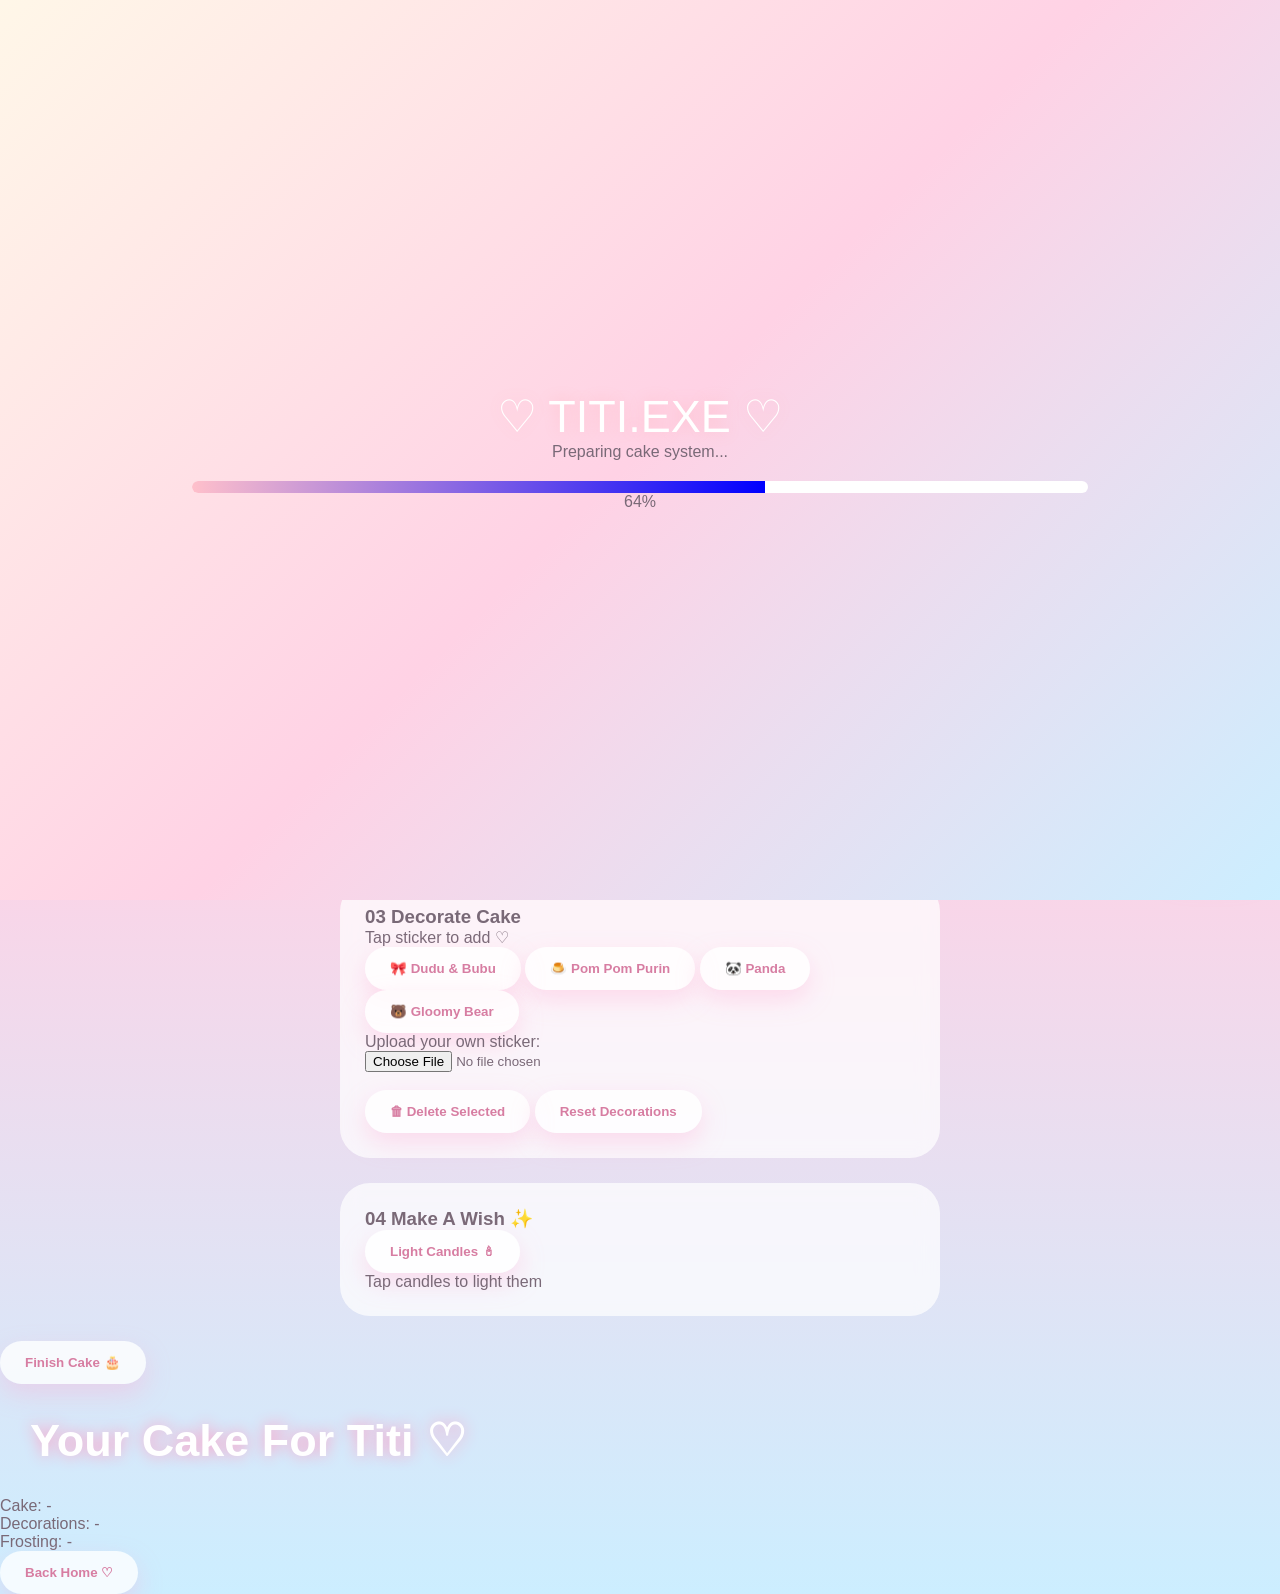
==== cake.html @ 1a5884e6 "Add files via upload" ====
<!DOCTYPE html>
<html lang="en">

<head>

<meta charset="UTF-8">

<meta name="viewport" content="width=device-width, initial-scale=1.0">

<title>
Create Titi's Cake ♡
</title>

<link rel="stylesheet" href="style.css">

</head>


<body>


<!-- BACKGROUND -->

<div class="floating-stickers">

<img src="images/db.jpeg" class="pompompurin p1">

<img src="images/db.jpeg" class="pompompurin p2">

<img src="images/db.jpeg" class="pompompurin p3">


<span class="white-heart h1">♡</span>
<span class="white-heart h2">♡</span>
<span class="white-heart h3">♡</span>

</div>







<!-- LOADING -->


<div id="loading-screen">


<div class="loading-logo">

♡ TITI.EXE ♡

</div>


<p>
Preparing cake system...
</p>


<div class="loading-bar">

<div id="loading-progress"></div>

</div>


<span id="loading-number">
0%
</span>


</div>









<a href="index.html">

<button class="back-home">

← Home

</button>

</a>









<section id="cake-game">


<h1>

🎂 Create Titi's Cake

</h1>


<p>

Customize your birthday cake ♡

</p>









<!-- CAKE PREVIEW -->


<div id="cake-preview">


<div class="cake">



<!-- candles -->

<div id="candle-layer">


<div class="candle"></div>

<div class="candle"></div>

<div class="candle"></div>


</div>





<!-- decorations -->


<div id="decoration-layer"></div>





<!-- frosting -->


<div id="frosting-layer"></div>





<!-- cake top -->


<div class="cake-top"></div>





<!-- cake body -->


<div class="cake-body"></div>




</div>


</div>














<!-- CAKE STYLE -->


<div class="custom-step">


<h3>

01 Choose Cake Style

</h3>



<div class="choice-grid">



<button 
class="cake-choice"
data-cake="star"
data-image="images/cakes/star.jpeg">

⭐

<br>

Star Cake

</button>




<button 
class="cake-choice"
data-cake="strawberry"
data-image="images/cakes/strawberry-choco.jpeg">

🍓

<br>

Strawberry Choco

</button>




<button 
class="cake-choice"
data-cake="333"
data-image="images/cakes/333.jpeg">

♡

<br>

333 Cake

</button>




<button 
class="cake-choice"
data-cake="yiyi"
data-image="images/cakes/yiyi.jpeg">

✦

<br>

Yiyi Cake

</button>



</div>


</div>













<!-- FROSTING -->


<div class="custom-step">


<h3>

02 Choose Frosting Color

</h3>



<div class="choice-grid">



<button 
class="frosting-choice"
data-color="#ff69b4">

Strawberry Cream

</button>



<button 
class="frosting-choice"
data-color="#ffe9a8">

Vanilla Cream

</button>



<button 
class="frosting-choice"
data-color="#cceeff">

Baby Blue Cream

</button>



<button 
class="frosting-choice"
data-color="#eadcff">

Lavender Cream

</button>



</div>


</div>













<!-- DECORATIONS -->


<div class="custom-step">


<h3>

03 Decorate Cake

</h3>


<p>

Tap sticker to add ♡

</p>





<div class="preset-decoration">



<button 
class="decoration-btn"
data-image="images/decorations/dudububu.png">

🎀 Dudu & Bubu

</button>




<button 
class="decoration-btn"
data-image="images/decorations/pmilk.png">

🍮 Pom Pom Purin

</button>




<button 
class="decoration-btn"
data-image="images/decorations/panda.png">

🐼 Panda

</button>




<button 
class="decoration-btn"
data-image="images/decorations/gloomybear.png">

🐻 Gloomy Bear

</button>



</div>







<p>

Upload your own sticker:

</p>



<input

type="file"

id="decoration-upload"

accept="image/*"

>





<br><br>



<button id="delete-sticker">

🗑 Delete Selected

</button>



<button id="clear-stickers">

Reset Decorations

</button>



</div>













<!-- CANDLES -->


<div class="custom-step">


<h3>

04 Make A Wish ✨

</h3>



<button id="light-candles">

Light Candles 🕯

</button>



<p>

Tap candles to light them

</p>



</div>









<button id="finish-cake">

Finish Cake 🎂

</button>





</section>










<!-- RESULT -->


<section id="cake-result">


<h1>

Your Cake For Titi ♡

</h1>




<div id="final-cake">


</div>





<div class="cake-summary">



<p>

Cake:

<span id="summary-base">
-
</span>

</p>




<p>

Decorations:

<span id="summary-decoration">
-
</span>

</p>




<p>

Frosting:

<span id="summary-frosting">
-
</span>

</p>




</div>





<a href="index.html">

<button>

Back Home ♡

</button>

</a>




</section>









<!-- MUSIC -->


<audio id="music" loop>


<source src="music/Thaiboy_Digital_-_B_with_U_KLICKAUD.mp3">


</audio>




<button id="music-btn">

🎧 Play

</button>







<script src="script.js"></script>


</body>

</html>
---- style.css ----
/* ==================================
   TITI BIRTHDAY SYSTEM
   MULTI PAGE CSS
   Bladee 333 x Harajuku Dream Core
================================== */

/* ===============================
CUSTOM STRAWBERRY CURSOR
=============================== */

body{

cursor:
url("images/strawberry-cursor.png") 16 16,
auto;

}


button,
a,
.cake-sticker{

cursor:
url("images/heart.png") 16 16,
pointer;

}

/* ===============================
VARIABLES
=============================== */

:root{

--pink:#ffd2e5;
--blue:#cceeff;
--cream:#fff7e8;
--lavender:#eadcff;
--white:#ffffff;

--text:#796977;

--shadow:
rgba(255,170,210,.35);

}





/* ===============================
GLOBAL
=============================== */


*{

margin:0;
padding:0;
box-sizing:border-box;

font-family:
"Arial Rounded MT Bold",
"Helvetica Neue",
sans-serif;

}


body{

min-height:100vh;

color:var(--text);


background:

radial-gradient(
circle at top,
white,
transparent 35%
),


linear-gradient(
180deg,
var(--cream),
var(--pink),
var(--blue)
);


overflow-x:hidden;

}





button{


border:none;

padding:14px 25px;

border-radius:40px;


background:

rgba(255,255,255,.8);


color:#d77da2;

font-weight:bold;


cursor:
url("images/heart.png") 16 16,
pointer;


box-shadow:

0 10px 25px var(--shadow);


transition:.25s;


}



button:hover{

transform:translateY(-3px);

}


button:active{

transform:scale(.95);

}








/* ===============================
FLOATING DECOR
=============================== */


.floating-stickers{

position:fixed;

inset:0;

pointer-events:none;

z-index:10;

}


.pompompurin{

position:absolute;

width:30px;

height:30px;

object-fit:contain;

animation:float 8s infinite;

}



.p1{

top:15%;
left:8%;

}


.p2{

bottom:20%;
right:10%;

animation-delay:3s;

}



.p3{

top:55%;
left:20%;

animation-delay:5s;

}



.white-heart{

position:absolute;

color:white;

font-size:25px;

}



.h1{

top:20%;
right:15%;

}


.h2{

bottom:25%;
left:15%;

}



.h3{

top:65%;
right:35%;

}



@keyframes float{


50%{

transform:translateY(-15px);

}

}







/* ===============================
LOADING
=============================== */


#loading-screen{

position:fixed;

inset:0;

display:flex;

flex-direction:column;

align-items:center;

justify-content:center;


background:

linear-gradient(
135deg,
#fff7e8,
#ffd2e5,
#cceeff
);


z-index:999;


}


.loading-logo{

font-size:45px;

color:white;

text-shadow:
0 0 15px pink;

}



.loading-bar{

width:70%;

height:12px;

background:white;

border-radius:20px;

overflow:hidden;

margin-top:20px;

}


#loading-progress{

height:100%;

width:0;

background:

linear-gradient(
90deg,
pink,
blue
);

}







/* ===============================
PAGE CONTAINER
=============================== */


.page{

min-height:100vh;

padding:50px 20px;

text-align:center;

}





.issue,
.magazine-title{


background:white;

display:inline-block;

padding:10px 25px;

border-radius:40px;

letter-spacing:3px;

font-size:14px;

}






h1{

font-size:45px;

color:white;

text-shadow:

0 0 15px #ff9fc4;


margin:30px;

}



h2{

margin:30px;

color:#d77da2;

}








/* ===============================
HOME
=============================== */


.home-buttons{


display:flex;

flex-direction:column;

gap:25px;

align-items:center;

margin-top:50px;

}



.home-buttons button{


width:260px;

font-size:18px;


}









/* ===============================
CAKE SYSTEM FIX
=============================== */


.cake{

position:relative;

width:220px;

height:200px;

margin:40px auto;

}



/* cake body */

.cake-body{

position:absolute;

bottom:0;

left:0;


width:220px;

height:120px;


background-size:cover;

background-position:center;


border-radius:

30px 30px 45px 45px;


overflow:hidden;


box-shadow:

0 20px 35px rgba(0,0,0,.15);


}



/* ===============================
DRIPPING FROSTING
=============================== */

#frosting-layer {

    position:absolute;

    top:60px;

    left:0;

    width:220px;

    height:45px;

    background:var(--frosting-color,#fff5f8);

    z-index:20;

    border-radius:
    30px 30px 15px 15px;

    transition:.3s;

}


/* dripping part */

#frosting-layer::before {

    content:"";

    position:absolute;

    bottom:-25px;

    left:20px;

    width:25px;

    height:35px;


    background:var(--frosting-color,#fff5f8);


    border-radius:
    0 0 20px 20px;


    box-shadow:

    45px 10px 0 var(--frosting-color,#fff5f8),

    95px -5px 0 var(--frosting-color,#fff5f8),

    145px 8px 0 var(--frosting-color,#fff5f8);


}/* candles sit on cake top */

#candle-layer{


position:absolute;


top:25px;


left:0;


width:220px;


height:60px;


display:flex;


justify-content:center;


align-items:flex-start;


gap:20px;


z-index:100;


}



.candle{


width:10px;


height:45px;


background:white;


border-radius:10px;


}



.candle.fire{


background:

linear-gradient(
orange,
yellow
);


box-shadow:

0 0 20px orange;


}






/* decorations */


#decoration-layer{


position:absolute;


top:70px;


left:0;


width:220px;


height:100px;


z-index:80;


}




.cake-sticker{


position:absolute;


width:50px;


height:50px;


object-fit:contain;


cursor:
url("images/heart.png") 16 16,
pointer;


}


/* ===============================
OPTIONS
=============================== */


.custom-step{


background:

rgba(255,255,255,.7);


padding:25px;


margin:25px auto;


border-radius:30px;


max-width:600px;


backdrop-filter:blur(10px);


}



.choice-grid{


display:grid;


grid-template-columns:repeat(2,1fr);


gap:15px;


}









/* ===============================
MESSAGE CARDS
=============================== */


.cards{


display:grid;


grid-template-columns:

repeat(3,1fr);


gap:25px;


max-width:900px;


margin:auto;


}



.love-card{


height:180px;


perspective:1000px;


cursor:
url("images/heart.png") 16 16,
pointer;


}



.love-card .front,
.love-card .back{

transform-style:preserve-3d;



position:absolute;


width:100%;

height:100%;


display:flex;


align-items:center;


justify-content:center;


border-radius:25px;


backface-visibility:hidden;


background:white;


box-shadow:

0 10px 30px var(--shadow);


padding:20px;


}



.love-card{


position:relative;


}

.love-card .front{

transform:rotateY(0deg);

}


.love-card .back{

transform:rotateY(180deg);

}



.love-card.flip .front{

transform:rotateY(180deg);

}



.love-card.flip .back{

transform:rotateY(360deg);

}




.front,
.back{


transition:.6s;

}








/* ===============================
WISH POSTCARD
=============================== */


.postcard{


background:white;


max-width:500px;


margin:40px auto;


padding:30px;


border-radius:30px;


box-shadow:

0 20px 40px var(--shadow);


}



#wish-input{


width:100%;


height:200px;


border:none;


outline:none;


resize:none;


padding:20px;


border-radius:20px;


background:#fff7f8;


font-size:16px;


}



#saved-wish{


margin-top:20px;


padding:20px;


background:#fff7e8;


border-radius:20px;


min-height:80px;


}









/* ===============================
MUSIC
=============================== */


#music-btn{


position:fixed;


right:20px;

bottom:30px;


z-index:100;


}






/* ===============================
NAV
=============================== */


nav{


position:fixed;


bottom:20px;


left:10%;


width:80%;


background:white;


padding:15px;


border-radius:50px;


display:flex;


justify-content:space-around;


z-index:100;


}







/* ===============================
MOBILE
=============================== */


@media(max-width:600px){


h1{

font-size:35px;

}



.cards{


grid-template-columns:1fr;

}



.choice-grid{


grid-template-columns:1fr;

}



}

/* ===============================
WISH CAKE
=============================== */


#wish-cake{

margin:40px auto;

min-height:220px;

}



#wish-cake .cake{

transform:scale(1);

margin:auto;

}



#blow-candle{

margin:20px;

font-size:18px;

}
/* ===============================
CELEBRATION
=============================== */

#celebration{

position:fixed;

inset:0;

background:
rgba(255,255,255,.85);

display:none;

align-items:center;

justify-content:center;

z-index:9999;

overflow:hidden;

}



.congrats-box{

background:white;

padding:40px;

border-radius:35px;

text-align:center;

box-shadow:
0 20px 50px rgba(255,150,200,.4);

animation:
pop .6s ease;

}



.congrats-box h1{

color:#ff8fba;

font-size:40px;

}



.congrats-box p{

font-size:20px;

line-height:1.6;

}





@keyframes pop{

0%{

transform:scale(.3);

opacity:0;

}


100%{

transform:scale(1);

opacity:1;

}

}



/* FIREWORKS */

.fireworks{

position:absolute;

inset:0;

pointer-events:none;

}


.fireworks::before,
.fireworks::after{


content:"✨ ✦ ✧ ✨ ✦ ✧";


position:absolute;

font-size:50px;

animation:
explode 1.5s infinite;


}



.fireworks::before{

top:20%;

left:25%;

}


.fireworks::after{

top:50%;

right:20%;

animation-delay:.5s;

}




@keyframes explode{

0%{

transform:scale(.3);

opacity:0;

}


30%{

opacity:1;

}


100%{

transform:scale(2);

opacity:0;

}

}
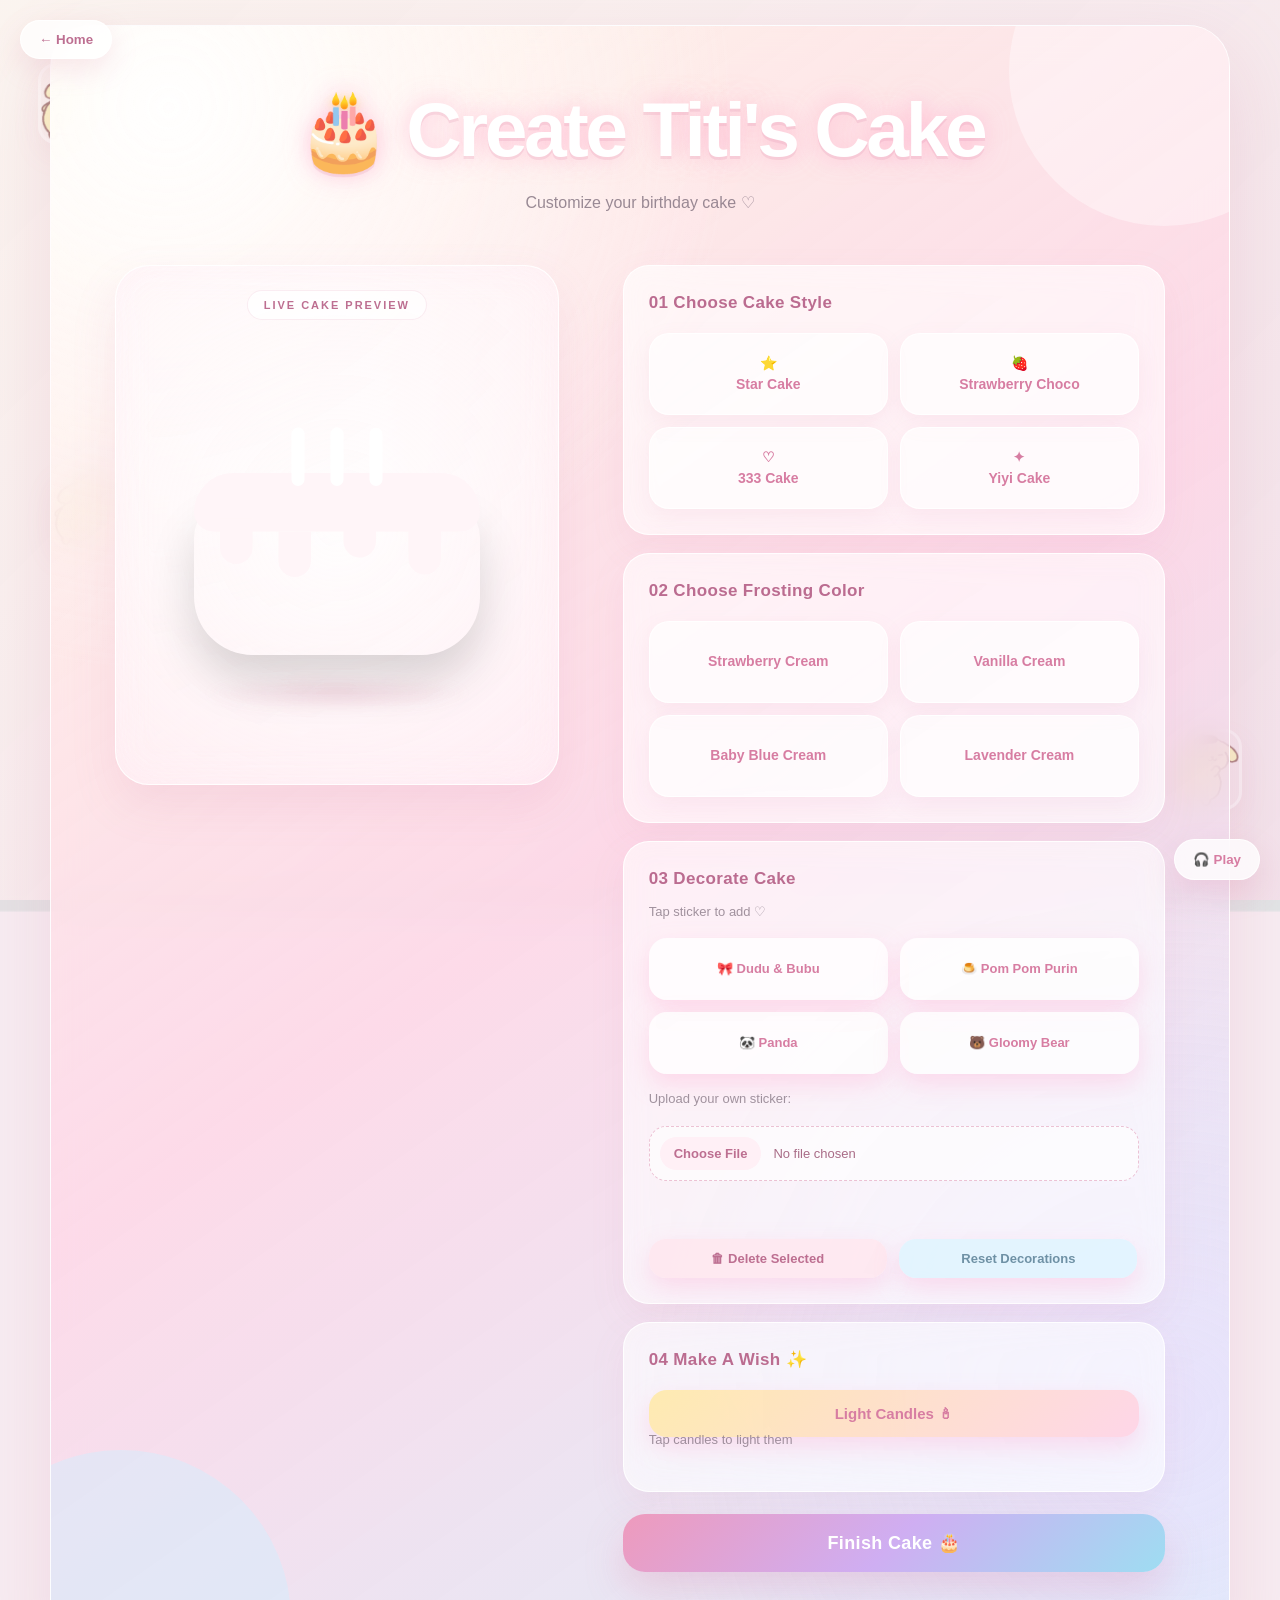
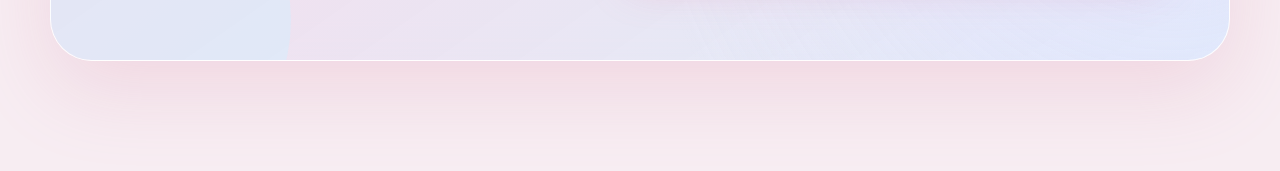
==== commit b9c1de96: "Add files via upload" ====
--- a/cake.html
+++ b/cake.html
@@ -12,6 +12,7 @@
 </title>
 
 <link rel="stylesheet" href="style.css">
+<link rel="stylesheet" href="site-background-override.css">
 
 </head>
 
--- a/style.css
+++ b/style.css
@@ -1337,4 +1337,2203 @@
 
 }
 
+}
+
+/* ==================================
+   HOME PAGE LAYOUT IMPROVEMENT
+   Paste this at the END of style.css
+================================== */
+
+#home-page {
+  position: relative;
+  z-index: 2;
+
+  display: flex;
+  flex-direction: column;
+  align-items: center;
+  justify-content: center;
+
+  width: min(1050px, calc(100% - 32px));
+  min-height: calc(100svh - 32px);
+
+  margin: 16px auto;
+  padding:
+    clamp(45px, 7vw, 85px)
+    clamp(22px, 6vw, 70px)
+    100px;
+
+  overflow: hidden;
+  text-align: center;
+
+  border: 1px solid rgba(255, 255, 255, 0.85);
+  border-radius: 38px;
+
+  background:
+    radial-gradient(
+      circle at 15% 10%,
+      rgba(255, 255, 255, 0.95),
+      transparent 32%
+    ),
+    linear-gradient(
+      145deg,
+      rgba(255, 247, 232, 0.84),
+      rgba(255, 210, 229, 0.7),
+      rgba(204, 238, 255, 0.65)
+    );
+
+  box-shadow:
+    0 25px 70px rgba(215, 125, 162, 0.2);
+
+  backdrop-filter: blur(18px);
+  -webkit-backdrop-filter: blur(18px);
+}
+
+/* Keeps homepage content above decorative effects */
+
+#home-page > * {
+  position: relative;
+  z-index: 2;
+}
+
+/* Soft decorative glow inside the card */
+
+#home-page::before,
+#home-page::after {
+  content: "";
+  position: absolute;
+  border-radius: 50%;
+  pointer-events: none;
+  filter: blur(4px);
+}
+
+#home-page::before {
+  top: -100px;
+  right: -80px;
+
+  width: 270px;
+  height: 270px;
+
+  background: rgba(234, 220, 255, 0.55);
+}
+
+#home-page::after {
+  bottom: -120px;
+  left: -70px;
+
+  width: 300px;
+  height: 300px;
+
+  background: rgba(204, 238, 255, 0.48);
+}
+
+/* Date label */
+
+#home-page .magazine-title {
+  margin: 0 0 28px;
+
+  padding: 9px 20px;
+
+  border: 1px solid rgba(215, 125, 162, 0.18);
+  border-radius: 999px;
+
+  color: #bd6e91;
+  background: rgba(255, 255, 255, 0.72);
+
+  box-shadow:
+    0 8px 25px rgba(215, 125, 162, 0.1);
+
+  font-size: 12px;
+  font-weight: bold;
+  letter-spacing: 0.22em;
+  text-transform: uppercase;
+}
+
+/* Main title */
+
+#home-page h1 {
+  max-width: 850px;
+
+  margin: 0 0 22px;
+
+  color: white;
+
+  font-size: clamp(3.3rem, 9vw, 7rem);
+  line-height: 0.96;
+  letter-spacing: -0.045em;
+
+  text-shadow:
+    0 3px 0 rgba(215, 125, 162, 0.2),
+    0 0 22px rgba(255, 159, 196, 0.65);
+}
+
+/* Birthday symbols under title */
+
+#home-page > p:not(.home-note) {
+  margin: 0 0 42px;
+
+  color: rgba(121, 105, 119, 0.75);
+
+  font-size: clamp(13px, 2vw, 16px);
+  line-height: 1.7;
+}
+
+/* Three action buttons */
+
+.home-buttons {
+  display: grid;
+  grid-template-columns: repeat(3, minmax(0, 1fr));
+
+  width: min(820px, 100%);
+
+  margin: 0;
+  gap: 18px;
+}
+
+/* Remove anchor underline around buttons */
+
+.home-buttons a {
+  display: block;
+  height: 100%;
+
+  color: inherit;
+  text-decoration: none;
+}
+
+/* Current HTML uses <a><button> */
+
+.home-buttons button {
+  width: 100%;
+  min-height: 145px;
+
+  padding: 24px 18px;
+
+  border: 1px solid rgba(255, 255, 255, 0.9);
+  border-radius: 27px;
+
+  color: #c26e94;
+  background: rgba(255, 255, 255, 0.66);
+
+  font-size: 17px;
+  line-height: 1.7;
+
+  box-shadow:
+    0 14px 35px rgba(215, 125, 162, 0.14);
+
+  backdrop-filter: blur(10px);
+  -webkit-backdrop-filter: blur(10px);
+
+  transition:
+    transform 0.25s ease,
+    box-shadow 0.25s ease,
+    background 0.25s ease;
+}
+
+.home-buttons button:hover {
+  transform: translateY(-7px);
+
+  background: rgba(255, 255, 255, 0.93);
+
+  box-shadow:
+    0 20px 42px rgba(215, 125, 162, 0.23);
+}
+
+.home-buttons button:focus-visible {
+  outline: 3px solid rgba(215, 125, 162, 0.45);
+  outline-offset: 5px;
+}
+
+/* Bottom note */
+
+.home-note {
+  margin: 35px 0 0;
+
+  color: rgba(121, 105, 119, 0.64);
+
+  font-size: 14px;
+  letter-spacing: 0.03em;
+}
+
+/* Move stickers behind the main content */
+
+.floating-stickers {
+  z-index: 1;
+}
+
+/* Make the decorative images more visible */
+
+.pompompurin {
+  width: clamp(45px, 6vw, 75px);
+  height: auto;
+
+  border: 3px solid rgba(255, 255, 255, 0.7);
+  border-radius: 18px;
+
+  opacity: 0.58;
+
+  box-shadow:
+    0 12px 30px rgba(215, 125, 162, 0.15);
+}
+
+/* Reposition the decorations */
+
+.p1 {
+  top: 7%;
+  left: 3%;
+}
+
+.p2 {
+  right: 3%;
+  bottom: 10%;
+}
+
+.p3 {
+  top: 52%;
+  left: 4%;
+}
+
+/* Refine music control */
+
+#music-btn {
+  right: 20px;
+  bottom: 20px;
+
+  padding: 12px 18px;
+
+  border: 1px solid rgba(255, 255, 255, 0.85);
+
+  background: rgba(255, 255, 255, 0.78);
+
+  box-shadow:
+    0 12px 30px rgba(215, 125, 162, 0.2);
+
+  backdrop-filter: blur(12px);
+  -webkit-backdrop-filter: blur(12px);
+}
+
+/* Tablet and mobile */
+
+@media (max-width: 760px) {
+  #home-page {
+    width: calc(100% - 20px);
+    min-height: calc(100svh - 20px);
+
+    margin: 10px auto;
+
+    padding:
+      46px
+      18px
+      95px;
+
+    border-radius: 28px;
+  }
+
+  #home-page .magazine-title {
+    margin-bottom: 25px;
+  }
+
+  #home-page h1 {
+    margin-bottom: 20px;
+
+    font-size: clamp(3rem, 17vw, 5.2rem);
+    line-height: 1;
+  }
+
+  #home-page > p:not(.home-note) {
+    max-width: 280px;
+    margin-bottom: 32px;
+  }
+
+  .home-buttons {
+    grid-template-columns: 1fr;
+
+    width: min(390px, 100%);
+    gap: 13px;
+  }
+
+  .home-buttons button {
+    min-height: 92px;
+
+    padding: 16px 20px;
+
+    border-radius: 22px;
+
+    font-size: 16px;
+  }
+
+  .home-note {
+    max-width: 260px;
+    margin-top: 28px;
+  }
+
+  .pompompurin {
+    width: 48px;
+    opacity: 0.38;
+  }
+
+  .p3 {
+    display: none;
+  }
+
+  #music-btn {
+    right: 14px;
+    bottom: 14px;
+  }
+}
+
+.home-button {
+  display: flex !important;
+  min-height: 145px;
+  flex-direction: column;
+  align-items: center;
+  justify-content: center;
+  gap: 10px;
+
+  padding: 24px 18px;
+
+  border: 1px solid rgba(255, 255, 255, 0.9);
+  border-radius: 27px;
+
+  color: #c26e94 !important;
+  background: rgba(255, 255, 255, 0.66);
+
+  font-size: 17px;
+  font-weight: bold;
+  line-height: 1.4;
+
+  box-shadow:
+    0 14px 35px rgba(215, 125, 162, 0.14);
+
+  backdrop-filter: blur(10px);
+  -webkit-backdrop-filter: blur(10px);
+
+  transition:
+    transform 0.25s ease,
+    box-shadow 0.25s ease,
+    background 0.25s ease;
+}
+
+.home-button:hover {
+  transform: translateY(-7px);
+
+  background: rgba(255, 255, 255, 0.93);
+
+  box-shadow:
+    0 20px 42px rgba(215, 125, 162, 0.23);
+}
+
+.button-icon {
+  font-size: 32px;
+}
+
+@media (max-width: 760px) {
+  .home-button {
+    min-height: 92px;
+    flex-direction: row;
+
+    padding: 16px 22px;
+
+    border-radius: 22px;
+
+    font-size: 16px;
+  }
+
+  .button-icon {
+    font-size: 27px;
+  }
+}
+
+/* ==================================================
+   OPTIMIZED CAKE CREATOR PAGE
+   Paste at the END of style.css
+================================================== */
+
+
+/* ===============================
+BACK HOME BUTTON
+=============================== */
+
+.back-home {
+  position: fixed;
+  top: 20px;
+  left: 20px;
+  z-index: 200;
+
+  padding: 11px 18px;
+
+  border: 1px solid rgba(255, 255, 255, 0.85);
+  border-radius: 999px;
+
+  color: #bd6f91;
+  background: rgba(255, 255, 255, 0.78);
+
+  box-shadow:
+    0 10px 28px rgba(215, 125, 162, 0.18);
+
+  backdrop-filter: blur(12px);
+  -webkit-backdrop-filter: blur(12px);
+}
+
+
+/* ===============================
+MAIN CAKE PAGE
+=============================== */
+
+#cake-game {
+  position: relative;
+  z-index: 2;
+
+  display: grid;
+  grid-template-columns:
+    minmax(320px, 0.9fr)
+    minmax(460px, 1.1fr);
+
+  align-items: start;
+
+  width: min(1180px, calc(100% - 40px));
+  min-height: calc(100svh - 50px);
+
+  margin: 25px auto 110px;
+  padding:
+    65px
+    clamp(28px, 5vw, 65px)
+    70px;
+
+  column-gap: clamp(28px, 5vw, 65px);
+  row-gap: 18px;
+
+  overflow: hidden;
+
+  border: 1px solid rgba(255, 255, 255, 0.88);
+  border-radius: 42px;
+
+  background:
+    radial-gradient(
+      circle at 10% 5%,
+      rgba(255, 255, 255, 0.95),
+      transparent 30%
+    ),
+    radial-gradient(
+      circle at 95% 85%,
+      rgba(234, 220, 255, 0.55),
+      transparent 30%
+    ),
+    linear-gradient(
+      145deg,
+      rgba(255, 247, 232, 0.86),
+      rgba(255, 210, 229, 0.7),
+      rgba(204, 238, 255, 0.62)
+    );
+
+  box-shadow:
+    0 28px 80px rgba(215, 125, 162, 0.2);
+
+  backdrop-filter: blur(18px);
+  -webkit-backdrop-filter: blur(18px);
+}
+
+
+/* Keep page content above background glows */
+
+#cake-game > * {
+  position: relative;
+  z-index: 2;
+}
+
+
+/* Decorative background circles */
+
+#cake-game::before,
+#cake-game::after {
+  content: "";
+  position: absolute;
+  z-index: 0;
+
+  border-radius: 50%;
+
+  pointer-events: none;
+}
+
+#cake-game::before {
+  top: -110px;
+  right: -90px;
+
+  width: 310px;
+  height: 310px;
+
+  background: rgba(255, 255, 255, 0.38);
+}
+
+#cake-game::after {
+  bottom: -130px;
+  left: -100px;
+
+  width: 340px;
+  height: 340px;
+
+  background: rgba(204, 238, 255, 0.42);
+}
+
+
+/* ===============================
+PAGE HEADING
+=============================== */
+
+#cake-game > h1 {
+  grid-column: 1 / -1;
+
+  max-width: 900px;
+
+  margin: 0 auto 4px;
+
+  color: white;
+
+  font-size: clamp(2.8rem, 6vw, 5.3rem);
+  line-height: 1;
+  letter-spacing: -0.045em;
+  text-align: center;
+
+  text-shadow:
+    0 3px 0 rgba(215, 125, 162, 0.18),
+    0 0 24px rgba(255, 159, 196, 0.62);
+}
+
+#cake-game > p {
+  grid-column: 1 / -1;
+
+  margin: 0 0 32px;
+
+  color: rgba(121, 105, 119, 0.76);
+
+  font-size: 16px;
+  line-height: 1.6;
+  text-align: center;
+}
+
+
+/* ===============================
+STICKY CAKE PREVIEW
+=============================== */
+
+#cake-preview {
+  grid-column: 1;
+  grid-row: 3 / span 6;
+
+  position: sticky;
+  top: 28px;
+
+  display: flex;
+  align-items: center;
+  justify-content: center;
+
+  min-height: 520px;
+  padding: 75px 25px 35px;
+
+  overflow: hidden;
+
+  border: 1px solid rgba(255, 255, 255, 0.9);
+  border-radius: 34px;
+
+  background:
+    radial-gradient(
+      circle at center,
+      rgba(255, 255, 255, 0.92),
+      rgba(255, 247, 250, 0.65)
+    );
+
+  box-shadow:
+    inset 0 0 40px rgba(255, 210, 229, 0.16),
+    0 20px 45px rgba(215, 125, 162, 0.14);
+
+  backdrop-filter: blur(15px);
+  -webkit-backdrop-filter: blur(15px);
+}
+
+
+/* Preview label */
+
+#cake-preview::before {
+  content: "LIVE CAKE PREVIEW";
+
+  position: absolute;
+  top: 24px;
+  left: 50%;
+
+  transform: translateX(-50%);
+
+  padding: 8px 16px;
+
+  border: 1px solid rgba(215, 125, 162, 0.14);
+  border-radius: 999px;
+
+  color: #bd6f91;
+  background: rgba(255, 255, 255, 0.75);
+
+  font-size: 11px;
+  font-weight: bold;
+  letter-spacing: 0.18em;
+
+  white-space: nowrap;
+}
+
+
+/* Decorative preview platform */
+
+#cake-preview::after {
+  content: "";
+
+  position: absolute;
+  left: 50%;
+  bottom: 72px;
+
+  width: 270px;
+  height: 38px;
+
+  transform: translateX(-50%);
+
+  border-radius: 50%;
+
+  background:
+    radial-gradient(
+      ellipse,
+      rgba(215, 125, 162, 0.2),
+      transparent 70%
+    );
+
+  filter: blur(5px);
+}
+
+
+/* Make cake larger on desktop */
+
+#cake-preview .cake {
+  z-index: 2;
+
+  margin: 30px auto 70px;
+
+  transform: scale(1.3);
+  transform-origin: center center;
+}
+
+
+/* ===============================
+CUSTOMIZATION PANELS
+=============================== */
+
+#cake-game > .custom-step {
+  grid-column: 2;
+
+  width: 100%;
+  max-width: none;
+
+  margin: 0;
+  padding: 25px;
+
+  border: 1px solid rgba(255, 255, 255, 0.9);
+  border-radius: 26px;
+
+  background: rgba(255, 255, 255, 0.62);
+
+  box-shadow:
+    0 14px 35px rgba(215, 125, 162, 0.1);
+
+  backdrop-filter: blur(14px);
+  -webkit-backdrop-filter: blur(14px);
+
+  transition:
+    transform 0.25s ease,
+    background 0.25s ease,
+    box-shadow 0.25s ease;
+}
+
+#cake-game > .custom-step:hover {
+  transform: translateY(-2px);
+
+  background: rgba(255, 255, 255, 0.76);
+
+  box-shadow:
+    0 18px 42px rgba(215, 125, 162, 0.14);
+}
+
+
+/* Section title */
+
+.custom-step h3 {
+  margin: 0 0 18px;
+
+  color: #bb6c90;
+
+  font-size: 17px;
+  line-height: 1.4;
+  letter-spacing: 0.02em;
+}
+
+
+/* Section description */
+
+.custom-step > p {
+  margin: -7px 0 17px;
+
+  color: rgba(121, 105, 119, 0.7);
+
+  font-size: 13px;
+  line-height: 1.5;
+}
+
+
+/* ===============================
+CHOICE BUTTONS
+=============================== */
+
+.choice-grid {
+  display: grid;
+  grid-template-columns: repeat(2, minmax(0, 1fr));
+
+  gap: 12px;
+}
+
+.choice-grid button {
+  width: 100%;
+  min-height: 82px;
+
+  padding: 14px 12px;
+
+  border: 1px solid rgba(255, 255, 255, 0.9);
+  border-radius: 20px;
+
+  background: rgba(255, 255, 255, 0.68);
+
+  font-size: 14px;
+  line-height: 1.55;
+
+  box-shadow:
+    0 8px 22px rgba(215, 125, 162, 0.1);
+}
+
+.choice-grid button:hover {
+  transform: translateY(-4px);
+
+  background: white;
+
+  box-shadow:
+    0 14px 28px rgba(215, 125, 162, 0.18);
+}
+
+
+/* Selected-option appearance, if JS adds active */
+
+.choice-grid button.active,
+.choice-grid button.selected {
+  border-color: rgba(215, 125, 162, 0.55);
+
+  color: #bd668d;
+
+  background:
+    linear-gradient(
+      145deg,
+      rgba(255, 255, 255, 0.95),
+      rgba(255, 210, 229, 0.65)
+    );
+
+  box-shadow:
+    0 0 0 3px rgba(255, 210, 229, 0.45),
+    0 14px 30px rgba(215, 125, 162, 0.18);
+}
+
+
+/* ===============================
+DECORATION BUTTONS
+=============================== */
+
+.preset-decoration {
+  display: grid;
+  grid-template-columns: repeat(2, minmax(0, 1fr));
+
+  gap: 12px;
+
+  margin-bottom: 22px;
+}
+
+.preset-decoration button {
+  width: 100%;
+  min-height: 62px;
+
+  padding: 12px 10px;
+
+  border-radius: 18px;
+
+  font-size: 13px;
+  line-height: 1.45;
+}
+
+
+/* ===============================
+FILE UPLOAD
+=============================== */
+
+#decoration-upload {
+  display: block;
+
+  width: 100%;
+
+  margin: 10px 0 18px;
+  padding: 10px;
+
+  border: 1px dashed rgba(215, 125, 162, 0.45);
+  border-radius: 17px;
+
+  color: #a96c87;
+  background: rgba(255, 255, 255, 0.64);
+
+  font-size: 13px;
+}
+
+#decoration-upload::file-selector-button {
+  margin-right: 12px;
+  padding: 9px 14px;
+
+  border: none;
+  border-radius: 999px;
+
+  color: #bd6f91;
+  background: #fff0f6;
+
+  font: inherit;
+  font-weight: bold;
+
+  cursor:
+    url("images/heart.png") 16 16,
+    pointer;
+}
+
+
+/* Decoration management buttons */
+
+#delete-sticker,
+#clear-stickers {
+  width: calc(50% - 7px);
+
+  margin-top: 4px;
+  padding: 12px 10px;
+
+  border-radius: 17px;
+
+  font-size: 13px;
+}
+
+#delete-sticker {
+  margin-right: 8px;
+
+  color: #bd6f91;
+  background: rgba(255, 232, 240, 0.88);
+}
+
+#clear-stickers {
+  color: #6f91a5;
+  background: rgba(225, 245, 255, 0.88);
+}
+
+
+/* ===============================
+CANDLE SECTION
+=============================== */
+
+#light-candles {
+  width: 100%;
+
+  padding: 15px 20px;
+
+  border-radius: 18px;
+
+  font-size: 15px;
+
+  background:
+    linear-gradient(
+      135deg,
+      rgba(255, 233, 168, 0.9),
+      rgba(255, 210, 229, 0.9)
+    );
+}
+
+
+/* ===============================
+FINISH BUTTON
+=============================== */
+
+#finish-cake {
+  grid-column: 2;
+
+  width: 100%;
+
+  margin-top: 4px;
+  padding: 18px 25px;
+
+  border-radius: 22px;
+
+  color: white;
+
+  font-size: 18px;
+  letter-spacing: 0.02em;
+
+  background:
+    linear-gradient(
+      135deg,
+      #ee9abc,
+      #cfaef2,
+      #9eddf2
+    );
+
+  box-shadow:
+    0 18px 38px rgba(215, 125, 162, 0.26);
+}
+
+#finish-cake:hover {
+  transform: translateY(-5px);
+
+  box-shadow:
+    0 24px 45px rgba(215, 125, 162, 0.34);
+}
+
+
+/* ===============================
+CAKE RESULT PAGE
+=============================== */
+
+#cake-result {
+  position: relative;
+  z-index: 3;
+
+  display: none;
+
+  width: min(850px, calc(100% - 32px));
+
+  margin: 30px auto 110px;
+  padding:
+    clamp(45px, 7vw, 75px)
+    clamp(22px, 6vw, 65px);
+
+  overflow: hidden;
+
+  border: 1px solid rgba(255, 255, 255, 0.88);
+  border-radius: 40px;
+
+  text-align: center;
+
+  background:
+    radial-gradient(
+      circle at top,
+      rgba(255, 255, 255, 0.95),
+      transparent 38%
+    ),
+    linear-gradient(
+      145deg,
+      rgba(255, 247, 232, 0.88),
+      rgba(255, 210, 229, 0.72),
+      rgba(204, 238, 255, 0.68)
+    );
+
+  box-shadow:
+    0 28px 75px rgba(215, 125, 162, 0.22);
+
+  backdrop-filter: blur(18px);
+  -webkit-backdrop-filter: blur(18px);
+}
+
+
+/* Works if your JavaScript adds an active class */
+
+#cake-result.active {
+  display: block;
+}
+
+#cake-result h1 {
+  margin: 0 0 35px;
+
+  font-size: clamp(2.7rem, 7vw, 4.8rem);
+  line-height: 1;
+}
+
+#final-cake {
+  display: flex;
+  align-items: center;
+  justify-content: center;
+
+  min-height: 360px;
+  margin: 0 auto 30px;
+
+  border: 1px solid rgba(255, 255, 255, 0.85);
+  border-radius: 30px;
+
+  background: rgba(255, 255, 255, 0.54);
+
+  box-shadow:
+    inset 0 0 40px rgba(255, 210, 229, 0.18);
+}
+
+
+/* Result information */
+
+.cake-summary {
+  display: grid;
+  grid-template-columns: repeat(3, minmax(0, 1fr));
+
+  gap: 12px;
+
+  margin: 0 auto 30px;
+}
+
+.cake-summary p {
+  min-width: 0;
+  margin: 0;
+  padding: 17px 12px;
+
+  border: 1px solid rgba(255, 255, 255, 0.85);
+  border-radius: 18px;
+
+  color: #a96c87;
+  background: rgba(255, 255, 255, 0.6);
+
+  font-size: 13px;
+  line-height: 1.5;
+}
+
+.cake-summary span {
+  display: block;
+
+  margin-top: 5px;
+
+  color: var(--text);
+
+  font-weight: bold;
+}
+
+
+/* ===============================
+DECORATIONS ON THIS PAGE
+=============================== */
+
+#cake-game ~ .floating-stickers,
+.floating-stickers {
+  z-index: 1;
+}
+
+#cake-game .cake-sticker {
+  touch-action: none;
+}
+
+
+/* ===============================
+TABLET
+=============================== */
+
+@media (max-width: 900px) {
+
+  #cake-game {
+    grid-template-columns: 1fr;
+
+    width: calc(100% - 24px);
+    min-height: auto;
+
+    margin: 12px auto 100px;
+    padding:
+      62px
+      clamp(18px, 5vw, 38px)
+      55px;
+
+    border-radius: 32px;
+
+    row-gap: 16px;
+  }
+
+  #cake-game > h1,
+  #cake-game > p,
+  #cake-preview,
+  #cake-game > .custom-step,
+  #finish-cake {
+    grid-column: 1;
+  }
+
+  #cake-preview {
+    grid-row: auto;
+
+    position: relative;
+    top: auto;
+
+    min-height: 430px;
+    margin-bottom: 8px;
+  }
+
+  #cake-preview .cake {
+    transform: scale(1.2);
+  }
+
+  #cake-game > h1 {
+    font-size: clamp(2.8rem, 10vw, 4.5rem);
+  }
+
+  #cake-game > p {
+    margin-bottom: 18px;
+  }
+
+  #finish-cake {
+    margin-top: 6px;
+  }
+}
+
+
+/* ===============================
+MOBILE
+=============================== */
+
+@media (max-width: 560px) {
+
+  .back-home {
+    top: 12px;
+    left: 12px;
+
+    padding: 9px 14px;
+
+    font-size: 12px;
+  }
+
+  #cake-game {
+    width: calc(100% - 16px);
+
+    margin: 8px auto 90px;
+    padding:
+      65px
+      14px
+      40px;
+
+    border-radius: 25px;
+  }
+
+  #cake-game > h1 {
+    margin-bottom: 7px;
+
+    font-size: clamp(2.45rem, 13vw, 3.5rem);
+  }
+
+  #cake-game > p {
+    margin-bottom: 14px;
+
+    font-size: 14px;
+  }
+
+  #cake-preview {
+    min-height: 360px;
+    padding: 65px 12px 20px;
+
+    border-radius: 24px;
+  }
+
+  #cake-preview .cake {
+    margin-bottom: 55px;
+
+    transform: scale(1.05);
+  }
+
+  #cake-game > .custom-step {
+    padding: 19px 15px;
+
+    border-radius: 22px;
+  }
+
+  .custom-step h3 {
+    font-size: 15px;
+  }
+
+  .choice-grid {
+    grid-template-columns: repeat(2, minmax(0, 1fr));
+
+    gap: 9px;
+  }
+
+  .choice-grid button {
+    min-height: 73px;
+
+    padding: 11px 8px;
+
+    border-radius: 17px;
+
+    font-size: 12px;
+  }
+
+  .preset-decoration {
+    grid-template-columns: 1fr;
+
+    gap: 9px;
+  }
+
+  .preset-decoration button {
+    min-height: 52px;
+  }
+
+  #delete-sticker,
+  #clear-stickers {
+    width: 100%;
+
+    margin: 7px 0 0;
+  }
+
+  #finish-cake {
+    padding: 16px 18px;
+
+    font-size: 16px;
+  }
+
+  #cake-result {
+    width: calc(100% - 16px);
+
+    margin: 8px auto 90px;
+    padding:
+      55px
+      15px
+      40px;
+
+    border-radius: 26px;
+  }
+
+  #final-cake {
+    min-height: 310px;
+
+    border-radius: 22px;
+  }
+
+  .cake-summary {
+    grid-template-columns: 1fr;
+  }
+
+  #music-btn {
+    right: 12px;
+    bottom: 12px;
+  }
+}
+
+/* ==================================================
+   AMSTERDAM TO ANYANG MAZE PAGE
+================================================== */
+
+
+/* ===============================
+PAGE BACKGROUND
+=============================== */
+
+.maze-page-body {
+  min-height: 100vh;
+  position: relative;
+
+  color: var(--text);
+
+  background: #f9eff3;
+
+  overflow-x: hidden;
+}
+
+.maze-page-body::before {
+  content: "";
+
+  position: fixed;
+  inset: 0;
+  z-index: -3;
+
+  background:
+    linear-gradient(
+      rgba(255, 249, 251, 0.78),
+      rgba(250, 243, 248, 0.8)
+    ),
+    url("images/journey-bg.jpg") center / cover no-repeat;
+
+  filter:
+    saturate(0.68)
+    contrast(0.82)
+    brightness(1.05);
+}
+
+.maze-page-body::after {
+  content: "";
+
+  position: fixed;
+  inset: 0;
+  z-index: -2;
+
+  background:
+    radial-gradient(
+      circle at 15% 15%,
+      rgba(255, 210, 229, 0.32),
+      transparent 32%
+    ),
+    radial-gradient(
+      circle at 85% 80%,
+      rgba(204, 238, 255, 0.3),
+      transparent 34%
+    );
+}
+
+
+/* ===============================
+BACK HOME
+=============================== */
+
+.maze-back-home {
+  position: fixed;
+  top: 20px;
+  left: 20px;
+  z-index: 200;
+
+  display: inline-flex;
+  align-items: center;
+  justify-content: center;
+
+  padding: 11px 18px;
+
+  border: 1px solid rgba(255, 255, 255, 0.9);
+  border-radius: 999px;
+
+  color: #ad6f8b;
+  background: rgba(255, 255, 255, 0.75);
+
+  box-shadow:
+    0 10px 30px rgba(139, 95, 116, 0.14);
+
+  font-size: 13px;
+  font-weight: bold;
+  text-decoration: none;
+
+  backdrop-filter: blur(14px);
+  -webkit-backdrop-filter: blur(14px);
+
+  transition:
+    transform 0.25s ease,
+    background 0.25s ease;
+}
+
+.maze-back-home:hover {
+  transform: translateY(-3px);
+
+  background: rgba(255, 255, 255, 0.95);
+}
+
+
+/* ===============================
+MAIN CONTAINER
+=============================== */
+
+#journey-page {
+  position: relative;
+  z-index: 2;
+
+  width: min(1240px, calc(100% - 36px));
+
+  margin: 18px auto 100px;
+
+  padding:
+    clamp(70px, 8vw, 105px)
+    clamp(22px, 5vw, 65px)
+    clamp(40px, 6vw, 70px);
+
+  border: 1px solid rgba(255, 255, 255, 0.88);
+  border-radius: 42px;
+
+  background:
+    linear-gradient(
+      145deg,
+      rgba(255, 255, 255, 0.64),
+      rgba(255, 247, 251, 0.58)
+    );
+
+  box-shadow:
+    0 30px 90px rgba(120, 82, 102, 0.16);
+
+  backdrop-filter: blur(18px);
+  -webkit-backdrop-filter: blur(18px);
+}
+
+
+/* ===============================
+PAGE HEADER
+=============================== */
+
+.journey-header {
+  max-width: 850px;
+
+  margin: 0 auto 45px;
+
+  text-align: center;
+}
+
+.journey-label {
+  display: inline-block;
+
+  margin: 0 0 21px;
+  padding: 9px 17px;
+
+  border: 1px solid rgba(184, 111, 145, 0.14);
+  border-radius: 999px;
+
+  color: #a96887;
+  background: rgba(255, 255, 255, 0.68);
+
+  font-size: 11px;
+  font-weight: bold;
+  letter-spacing: 0.2em;
+}
+
+.journey-header h1 {
+  margin: 0;
+
+  color: #fff;
+
+  font-size: clamp(3.2rem, 8vw, 6.8rem);
+  line-height: 0.92;
+  letter-spacing: -0.055em;
+
+  text-shadow:
+    0 2px 0 rgba(184, 111, 145, 0.16),
+    0 0 24px rgba(234, 151, 188, 0.42);
+}
+
+.journey-header h1 span {
+  display: block;
+
+  color: #cf8da9;
+}
+
+.journey-description {
+  max-width: 610px;
+
+  margin: 25px auto 0;
+
+  color: rgba(92, 75, 87, 0.73);
+
+  font-size: 15px;
+  line-height: 1.7;
+}
+
+
+/* ===============================
+TWO-COLUMN LAYOUT
+=============================== */
+
+.journey-layout {
+  display: grid;
+  grid-template-columns:
+    minmax(440px, 1.15fr)
+    minmax(350px, 0.85fr);
+
+  align-items: stretch;
+
+  gap: 22px;
+}
+
+.journey-panel {
+  min-width: 0;
+
+  padding: 24px;
+
+  border: 1px solid rgba(255, 255, 255, 0.9);
+  border-radius: 30px;
+
+  background: rgba(255, 255, 255, 0.59);
+
+  box-shadow:
+    0 18px 45px rgba(121, 85, 103, 0.11);
+
+  backdrop-filter: blur(15px);
+  -webkit-backdrop-filter: blur(15px);
+}
+
+.panel-heading {
+  display: flex;
+  align-items: flex-start;
+  justify-content: space-between;
+
+  gap: 18px;
+
+  margin-bottom: 20px;
+}
+
+.panel-heading > div {
+  display: flex;
+  align-items: center;
+
+  gap: 12px;
+}
+
+.panel-number {
+  display: flex;
+  align-items: center;
+  justify-content: center;
+
+  width: 34px;
+  height: 34px;
+
+  flex-shrink: 0;
+
+  border-radius: 12px;
+
+  color: #a96887;
+  background: rgba(255, 221, 234, 0.72);
+
+  font-size: 11px;
+  font-weight: bold;
+}
+
+.panel-heading h2 {
+  margin: 0;
+
+  color: #9c627e;
+
+  font-size: 21px;
+}
+
+.live-indicator,
+#move-counter {
+  flex-shrink: 0;
+
+  padding: 7px 11px;
+
+  border-radius: 999px;
+
+  color: rgba(106, 85, 97, 0.72);
+  background: rgba(255, 255, 255, 0.78);
+
+  font-size: 10px;
+  font-weight: bold;
+  letter-spacing: 0.09em;
+}
+
+
+/* ===============================
+3D GLOBE
+=============================== */
+
+#globe-container {
+  position: relative;
+
+  width: 100%;
+  height: 430px;
+
+  overflow: hidden;
+
+  border: 1px solid rgba(255, 255, 255, 0.82);
+  border-radius: 25px;
+
+  background:
+    radial-gradient(
+      circle at center,
+      rgba(205, 226, 238, 0.55),
+      rgba(241, 226, 237, 0.54)
+    );
+}
+
+#globeViz {
+  width: 100%;
+  height: 100%;
+}
+
+#globeViz canvas {
+  display: block;
+}
+
+
+/* ===============================
+TRAVEL ANIMATION
+=============================== */
+
+.travel-progress {
+  display: grid;
+  grid-template-columns: auto 1fr auto;
+  align-items: center;
+
+  gap: 13px;
+
+  margin-top: 19px;
+}
+
+.travel-city {
+  display: flex;
+  align-items: center;
+
+  gap: 9px;
+
+  min-width: 95px;
+}
+
+.travel-city-end {
+  justify-content: flex-end;
+
+  text-align: right;
+}
+
+.city-icon {
+  display: flex;
+  align-items: center;
+  justify-content: center;
+
+  width: 38px;
+  height: 38px;
+
+  border-radius: 14px;
+
+  background: rgba(255, 255, 255, 0.78);
+
+  font-size: 18px;
+}
+
+.travel-city strong,
+.travel-city small {
+  display: block;
+}
+
+.travel-city strong {
+  color: #94627a;
+
+  font-size: 12px;
+}
+
+.travel-city small {
+  margin-top: 2px;
+
+  color: rgba(96, 79, 89, 0.62);
+
+  font-size: 10px;
+}
+
+.travel-line {
+  position: relative;
+
+  height: 45px;
+
+  overflow: hidden;
+}
+
+.travel-dashes {
+  position: absolute;
+  top: 50%;
+  right: 0;
+  left: 0;
+
+  height: 3px;
+
+  transform: translateY(-50%);
+
+  background:
+    repeating-linear-gradient(
+      90deg,
+      rgba(203, 140, 169, 0.53) 0 12px,
+      transparent 12px 21px
+    );
+}
+
+#travel-person {
+  position: absolute;
+  top: 50%;
+  left: 0;
+  z-index: 2;
+
+  transform: translateY(-50%);
+
+  font-size: 25px;
+}
+
+#travel-person.complete-journey {
+  animation:
+    journeyWalk 3.2s
+    cubic-bezier(0.45, 0, 0.25, 1)
+    forwards;
+}
+
+@keyframes journeyWalk {
+  0% {
+    left: 0;
+    transform:
+      translateY(-50%)
+      rotate(-3deg);
+  }
+
+  20% {
+    transform:
+      translateY(-65%)
+      rotate(3deg);
+  }
+
+  40% {
+    transform:
+      translateY(-50%)
+      rotate(-3deg);
+  }
+
+  60% {
+    transform:
+      translateY(-65%)
+      rotate(3deg);
+  }
+
+  80% {
+    transform:
+      translateY(-50%)
+      rotate(-3deg);
+  }
+
+  100% {
+    left: calc(100% - 28px);
+
+    transform:
+      translateY(-55%)
+      rotate(0);
+  }
+}
+
+
+/* ===============================
+MAZE GAME
+=============================== */
+
+.maze-game-panel {
+  display: flex;
+  flex-direction: column;
+}
+
+.maze-instructions {
+  margin: -4px 0 16px;
+
+  color: rgba(91, 74, 85, 0.68);
+
+  font-size: 12px;
+  line-height: 1.6;
+}
+
+.maze-wrapper {
+  display: flex;
+  align-items: center;
+  justify-content: center;
+
+  flex: 1;
+
+  min-height: 390px;
+
+  padding: 17px;
+
+  border: 1px solid rgba(255, 255, 255, 0.82);
+  border-radius: 24px;
+
+  background:
+    linear-gradient(
+      rgba(255, 255, 255, 0.58),
+      rgba(255, 250, 252, 0.68)
+    );
+}
+
+#maze {
+  display: grid;
+
+  gap: 4px;
+
+  outline: none;
+
+  touch-action: none;
+}
+
+.maze-cell {
+  display: flex;
+  align-items: center;
+  justify-content: center;
+
+  width: 31px;
+  height: 31px;
+
+  border-radius: 9px;
+
+  font-size: 15px;
+
+  transition:
+    transform 0.15s ease,
+    background 0.15s ease;
+}
+
+.maze-wall {
+  background: rgba(139, 118, 132, 0.2);
+
+  box-shadow:
+    inset 0 0 0 1px rgba(255, 255, 255, 0.22);
+}
+
+.maze-path {
+  background: rgba(255, 255, 255, 0.71);
+}
+
+.maze-start {
+  background: rgba(204, 238, 255, 0.66);
+}
+
+.maze-goal {
+  background:
+    linear-gradient(
+      135deg,
+      rgba(255, 210, 229, 0.9),
+      rgba(234, 220, 255, 0.9)
+    );
+
+  box-shadow:
+    0 0 18px rgba(215, 125, 162, 0.19);
+}
+
+.maze-player {
+  background: rgba(255, 255, 255, 0.96);
+
+  box-shadow:
+    0 0 0 2px rgba(207, 139, 172, 0.37),
+    0 7px 16px rgba(149, 104, 127, 0.14);
+
+  transform: scale(1.05);
+}
+
+
+/* ===============================
+MAZE CONTROLS
+=============================== */
+
+.maze-controls {
+  display: grid;
+  grid-template-columns: repeat(3, 52px);
+  grid-template-areas:
+    ". up ."
+    "left down right";
+
+  justify-content: center;
+
+  gap: 7px;
+
+  margin: 17px auto 0;
+}
+
+.maze-control {
+  width: 52px;
+  height: 46px;
+
+  padding: 0;
+
+  border-radius: 16px;
+
+  color: #a96887;
+  background: rgba(255, 255, 255, 0.77);
+
+  font-size: 19px;
+
+  box-shadow:
+    0 8px 20px rgba(142, 100, 121, 0.1);
+}
+
+.maze-up {
+  grid-area: up;
+}
+
+.maze-left {
+  grid-area: left;
+}
+
+.maze-down {
+  grid-area: down;
+}
+
+.maze-right {
+  grid-area: right;
+}
+
+.maze-control:active {
+  transform: scale(0.9);
+}
+
+
+/* ===============================
+MAZE FOOTER
+=============================== */
+
+.maze-footer {
+  margin-top: 17px;
+
+  text-align: center;
+}
+
+#maze-status {
+  min-height: 22px;
+
+  margin: 0 0 13px;
+
+  color: rgba(98, 75, 88, 0.73);
+
+  font-size: 12px;
+  line-height: 1.5;
+}
+
+#reset-maze {
+  width: 100%;
+
+  padding: 13px 18px;
+
+  border-radius: 17px;
+
+  font-size: 13px;
+}
+
+
+/* ===============================
+CELEBRATION
+=============================== */
+
+#journey-celebration {
+  position: fixed;
+  inset: 0;
+  z-index: 9998;
+
+  display: flex;
+  align-items: center;
+  justify-content: center;
+
+  padding: 20px;
+
+  visibility: hidden;
+  opacity: 0;
+
+  background: rgba(251, 246, 249, 0.8);
+
+  backdrop-filter: blur(15px);
+  -webkit-backdrop-filter: blur(15px);
+
+  transition:
+    visibility 0.4s ease,
+    opacity 0.4s ease;
+}
+
+#journey-celebration.show {
+  visibility: visible;
+  opacity: 1;
+}
+
+.journey-celebration-card {
+  width: min(430px, 100%);
+
+  padding: 43px 30px;
+
+  border: 1px solid rgba(255, 255, 255, 0.92);
+  border-radius: 32px;
+
+  background:
+    linear-gradient(
+      145deg,
+      rgba(255, 255, 255, 0.93),
+      rgba(255, 233, 241, 0.88)
+    );
+
+  box-shadow:
+    0 25px 70px rgba(129, 88, 107, 0.18);
+
+  text-align: center;
+
+  animation: journeyCelebrationPop 0.6s ease;
+}
+
+.celebration-hearts {
+  margin-bottom: 13px;
+
+  color: #c57c9c;
+
+  font-size: 29px;
+  letter-spacing: 0.2em;
+}
+
+.journey-celebration-card h2 {
+  margin: 0 0 12px;
+
+  color: #ba7594;
+
+  font-size: clamp(2.2rem, 8vw, 3.5rem);
+}
+
+.journey-celebration-card p {
+  margin: 0 0 25px;
+
+  color: rgba(91, 73, 84, 0.7);
+
+  font-size: 14px;
+}
+
+#play-again {
+  width: 100%;
+
+  margin-bottom: 11px;
+}
+
+.celebration-home-link {
+  display: block;
+
+  padding: 12px;
+
+  color: #9a7084;
+
+  font-size: 12px;
+  font-weight: bold;
+  text-decoration: none;
+}
+
+@keyframes journeyCelebrationPop {
+  from {
+    opacity: 0;
+
+    transform:
+      translateY(25px)
+      scale(0.9);
+  }
+
+  to {
+    opacity: 1;
+
+    transform:
+      translateY(0)
+      scale(1);
+  }
+}
+
+
+/* ===============================
+TABLET
+=============================== */
+
+@media (max-width: 970px) {
+
+  .journey-layout {
+    grid-template-columns: 1fr;
+  }
+
+  #globe-container {
+    height: 390px;
+  }
+
+  .maze-wrapper {
+    min-height: 360px;
+  }
+
+}
+
+
+/* ===============================
+MOBILE
+=============================== */
+
+@media (max-width: 600px) {
+
+  .maze-back-home {
+    top: 12px;
+    left: 12px;
+
+    padding: 9px 14px;
+
+    font-size: 11px;
+  }
+
+  #journey-page {
+    width: calc(100% - 16px);
+
+    margin: 8px auto 85px;
+
+    padding:
+      68px
+      12px
+      28px;
+
+    border-radius: 27px;
+  }
+
+  .journey-header {
+    margin-bottom: 29px;
+  }
+
+  .journey-header h1 {
+    font-size: clamp(3rem, 15vw, 4.5rem);
+  }
+
+  .journey-description {
+    max-width: 300px;
+
+    font-size: 13px;
+  }
+
+  .journey-panel {
+    padding: 15px;
+
+    border-radius: 23px;
+  }
+
+  .panel-heading {
+    align-items: center;
+
+    margin-bottom: 15px;
+  }
+
+  .panel-heading h2 {
+    font-size: 17px;
+  }
+
+  #globe-container {
+    height: 300px;
+
+    border-radius: 19px;
+  }
+
+  .travel-progress {
+    grid-template-columns: 1fr;
+
+    gap: 8px;
+  }
+
+  .travel-city,
+  .travel-city-end {
+    justify-content: flex-start;
+
+    text-align: left;
+  }
+
+  .travel-line {
+    width: 100%;
+  }
+
+  .maze-wrapper {
+    min-height: auto;
+
+    padding: 10px;
+  }
+
+  .maze-cell {
+    width: min(7.2vw, 28px);
+    height: min(7.2vw, 28px);
+
+    border-radius: 7px;
+
+    font-size: 13px;
+  }
+
+  .maze-controls {
+    grid-template-columns: repeat(3, 48px);
+  }
+
+  .maze-control {
+    width: 48px;
+    height: 43px;
+  }
+
+}
+
+
+/* ===============================
+REDUCED MOTION
+=============================== */
+
+@media (prefers-reduced-motion: reduce) {
+
+  #travel-person.complete-journey {
+    animation: none;
+
+    left: calc(100% - 28px);
+  }
+
 }
--- a/site-background-override.css
+++ b/site-background-override.css
@@ -0,0 +1,71 @@
+/* ==================================================
+   OPTIONAL: USE ONE SOFT IMAGE BACKGROUND ON ALL PAGES
+
+   1. Put your chosen image at:
+      images/site-background.jpg
+
+   2. Link this file AFTER style.css on every HTML page:
+      <link rel="stylesheet" href="site-background-override.css">
+================================================== */
+
+html {
+  min-height: 100%;
+  background: #f7edf2;
+}
+
+body {
+  position: relative;
+  min-height: 100svh;
+  background: #f7edf2 !important;
+  isolation: isolate;
+}
+
+body::before {
+  content: "";
+  position: fixed;
+  inset: 0;
+  z-index: -3;
+  pointer-events: none;
+
+  background:
+    url("images/site-background.jpg") center / cover no-repeat fixed,
+    linear-gradient(135deg, #f9eff2, #edf5f7);
+
+  filter:
+    saturate(0.62)
+    contrast(0.72)
+    brightness(1.08);
+
+  transform: scale(1.025);
+}
+
+body::after {
+  content: "";
+  position: fixed;
+  inset: 0;
+  z-index: -2;
+  pointer-events: none;
+
+  background:
+    linear-gradient(
+      135deg,
+      rgba(255, 248, 242, 0.82),
+      rgba(248, 226, 237, 0.77)
+    );
+
+  backdrop-filter: blur(2px);
+  -webkit-backdrop-filter: blur(2px);
+}
+
+/* Make content panels slightly calmer over the image. */
+.page,
+#home-page,
+#cake-game,
+#cake-result,
+.postcard,
+.custom-step,
+.love-card .front,
+.love-card .back {
+  backdrop-filter: blur(16px);
+  -webkit-backdrop-filter: blur(16px);
+}
